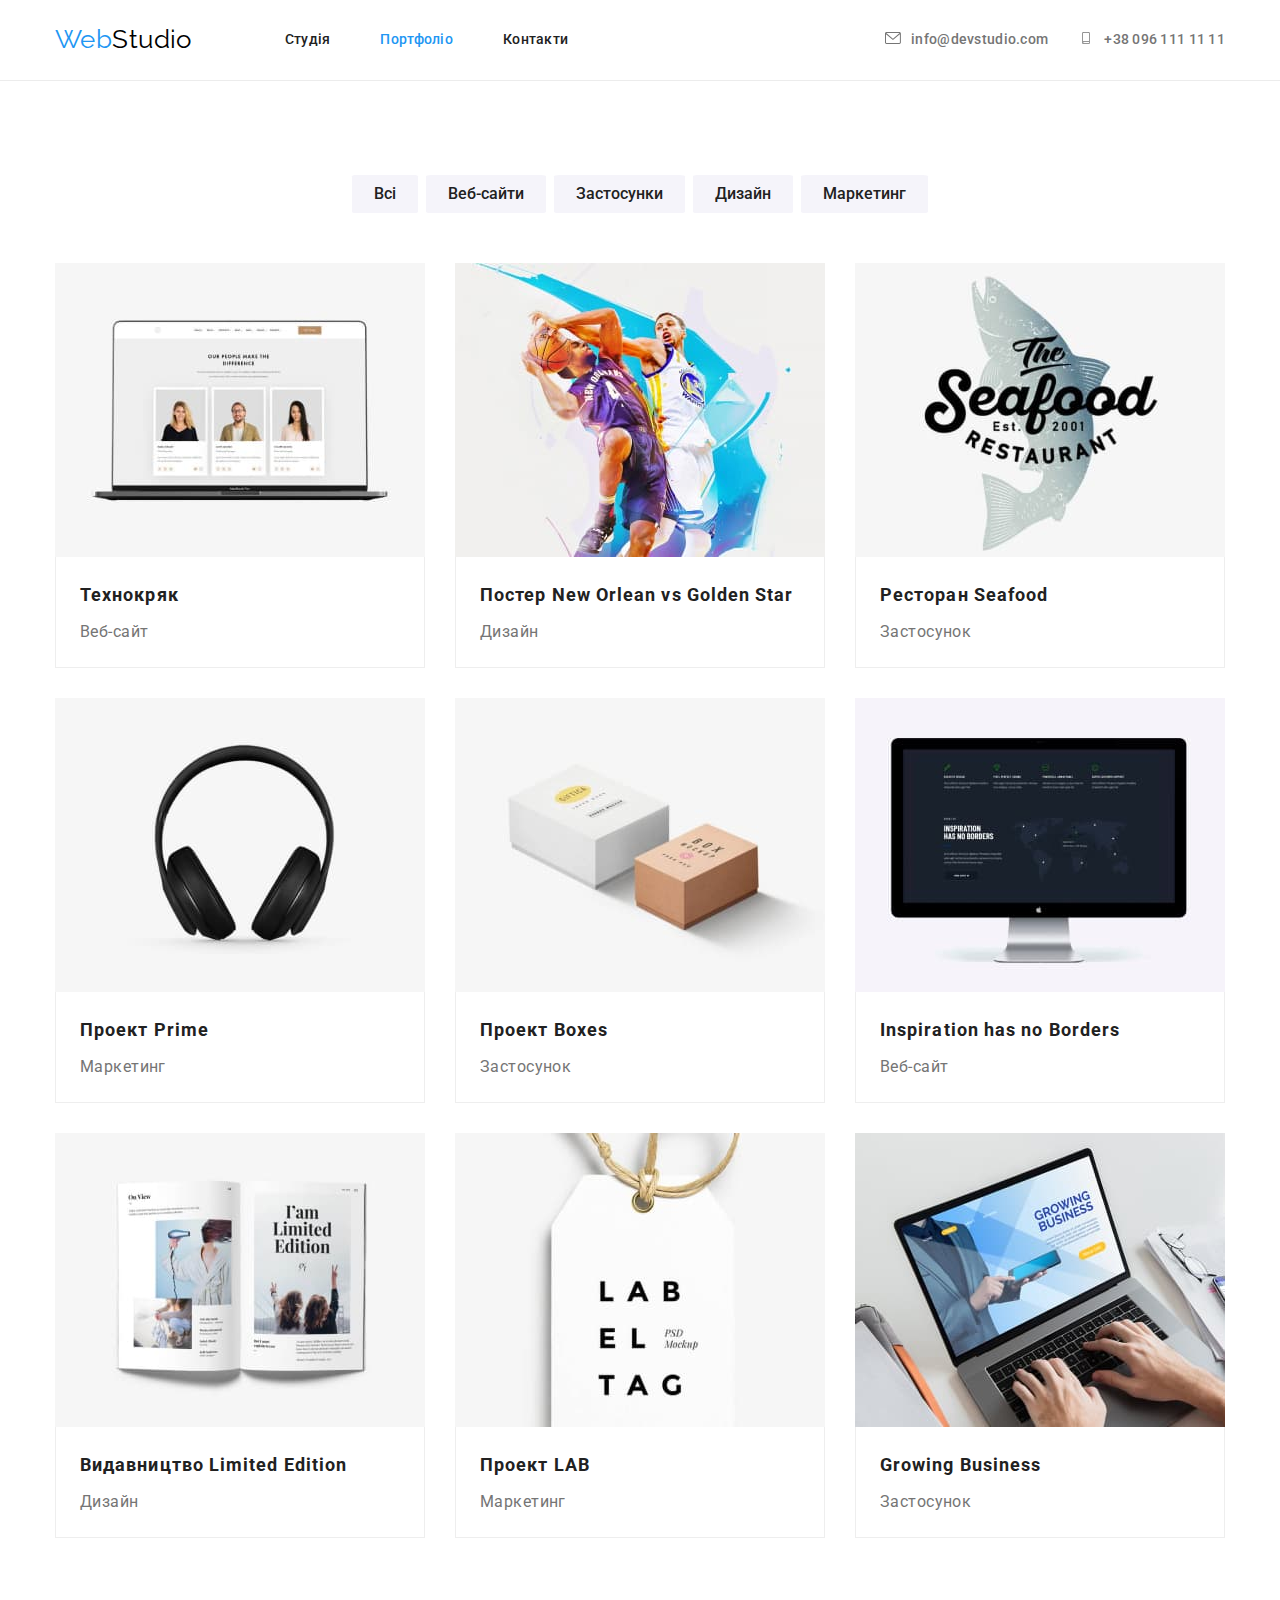
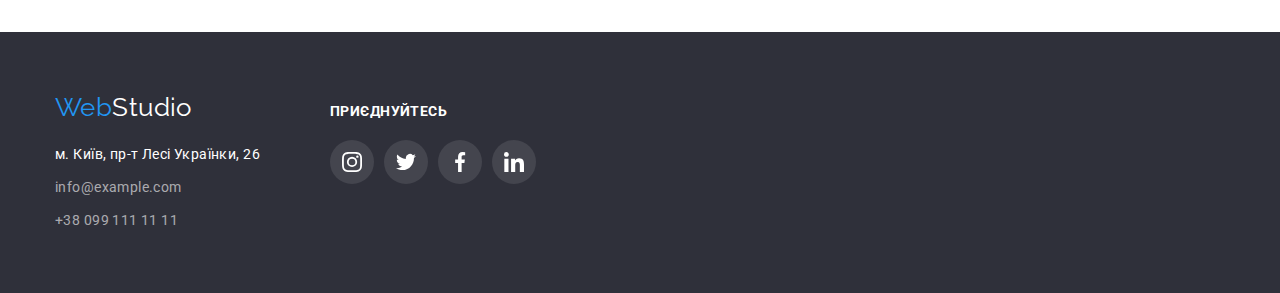
==== portfolio.html @ e76dde2f "створює новий репозиторій" ====
<!DOCTYPE html>
<html lang="uk">

<head>
    <meta charset="UTF-8">
    <meta http-equiv="X-UA-Compatible" content="IE=edge">
    <meta name="viewport" content="width=device-width, initial-scale=1.0">
    <title>Портфоліо</title>
    <link rel="preconnect" href="https://fonts.googleapis.com">
    <link rel="preconnect" href="https://fonts.gstatic.com" crossorigin>
    <link
        href="https://fonts.googleapis.com/css2?family=Raleway:wght@700&family=Roboto:wght@400;500;700;900&display=swap"
        rel="stylesheet">
    <link rel="stylesheet"
        href="https://cdnjs.cloudflare.com/ajax/libs/modern-normalize/1.1.0/modern-normalize.min.css">
    <link rel="stylesheet" href="./css/styles.css">
</head>

<body>
    <!--Шапка сайту-->
    <header class="page-header">
        <div class="container nav">
            <nav class="main-nav">
                <a lang="en" href="./index.html" class="logo">Web<span class="logo-part">Studio</span></a>
                <ul class="site-nav list">
                    <li class="item"><a href="./index.html" class="link">Студія</a></li>
                    <li class="item"><a href="./portfolio.html" class="link current">Портфоліо</a></li>
                    <li class="item"><a href="" class="link">Контакти</a></li>
                </ul>
            </nav>

            <ul class="contacts list">
                <li class="item">
                    <a class="contacts-item" lang="en" href="mailto:info@devstudio.com">
                        <svg class="contacts-icon" width="16" height="12">
                            <use href="./images/symbol-defs.svg#icon-envelope"></use>
                        </svg>info@devstudio.com
                    </a>
                </li>
                <li class="item">
                    <a class="contacts-item" href="tel:+380961111111">
                        <svg class="contacts-icon" width="16" height="12">
                            <use href="./images/symbol-defs.svg#icon-smartphone"></use>
                        </svg>+38 096 111 11 11</a>
                </li>
            </ul>
        </div>
    </header>

    <!-- Головна частина -->
    <main>
        <!-- Проекти -->
        <section class="section projects">
            <div class="container">
                <h1 class="section-title">Проекти</h1>

                <!-- Фільтри -->
                <ul class="filters list">
                    <li class="filter"><button class="filters-button" type="button">Всі</button></li>
                    <li class="filter"><button class="filters-button" type="button">Веб-сайти</button></li>
                    <li class="filter"><button class="filters-button" type="button">Застосунки</button></li>
                    <li class="filter"><button class="filters-button" type="button">Дизайн</button></li>
                    <li class="filter"><button class="filters-button" type="button">Маркетинг</button></li>
                </ul>

                <!-- Види проектів -->
                <ul class="projects-items list">
                    <li class="projects-list">
                        <a class="projects-link" href=""><img class="image" src="./images/project1.jpg"
                                alt="Макет веб-сайту Технокряк" width="370">
                            <div class="project">
                                <h2 class="projects-name">Технокряк</h2>
                                <p class="projects-type">Веб-сайт</p>
                            </div>
                        </a>
                    </li>
                    <li class="projects-list">
                        <a class="projects-link" href=""><img class="image" src="./images/project2.jpg"
                                alt="Дизайн постера матча НБА" width="370">
                            <div class="project">
                                <h2 class="projects-name">Постер New Orlean vs Golden Star</h2>
                                <p class="projects-type">Дизайн</p>
                            </div>
                        </a>
                    </li>
                    <li class="projects-list">
                        <a class="projects-link" href=""><img class="image" src="./images/project3.jpg"
                                alt="Застосунок ресторану Seafood" width="370">
                            <div class="project">
                                <h2 class="projects-name">Ресторан Seafood</h2>
                                <p class="projects-type">Застосунок</p>
                            </div>
                        </a>
                    </li>
                    <li class="projects-list">
                        <a class="projects-link" href=""><img class="image" src="./images/project4.jpg"
                                alt="Маркетинговий проект Prime" width="370">
                            <div class="project">
                                <h2 class="projects-name">Проект Prime</h2>
                                <p class="projects-type">Маркетинг</p>
                            </div>
                        </a>
                    </li>
                    <li class="projects-list">
                        <a class="projects-link" href=""><img class="image" src="./images/project5.jpg"
                                alt="Застосунок проекту Boxes" width="370">
                            <div class="project">
                                <h2 class="projects-name">Проект Boxes</h2>
                                <p class="projects-type">Застосунок</p>
                            </div>
                        </a>
                    </li>
                    <li class="projects-list">
                        <a class="projects-link" href=""><img class="image" src="./images/project6.jpg"
                                alt="Макет веб-сайту Inspiration has no Borders" width="370">
                            <div class="project">
                                <h2 class="projects-name">Inspiration has no Borders</h2>
                                <p class="projects-type">Веб-сайт</p>
                            </div>
                        </a>
                    </li>
                    <li class="projects-list">
                        <a class="projects-link" href=""><img class="image" src="./images/project7.jpg"
                                alt="Дизайн видавництва Limited Edition" width="370">
                            <div class="project">
                                <h2 class="projects-name">Видавництво Limited Edition</h2>
                                <p class="projects-type">Дизайн</p>
                            </div>
                        </a>
                    </li>
                    <li class="projects-list">
                        <a class="projects-link" href=""><img class="image" src="./images/project8.jpg"
                                alt="Маркетинговий проект LAB" width="370">
                            <div class="project">
                                <h2 class="projects-name">Проект LAB</h2>
                                <p class="projects-type">Маркетинг</p>
                            </div>
                        </a>
                    </li>
                    <li class="projects-list">
                        <a class="projects-link" href=""><img class="image" src="./images/project9.jpg"
                                alt="Застосунок Growing Business" width="370">
                            <div class="project">
                                <h2 class="projects-name">Growing Business</h2>
                                <p class="projects-type">Застосунок</p>
                            </div>
                        </a>
                    </li>
                </ul>
            </div>
        </section>
    </main>

    <!--Підвал сайту-->
    <footer class="footer-section">
        <div class="container footer-items">
            <div class="address">
                <a lang="en" href="./index.html" class="logo">Web<span class="logo-part">Studio</span></a>
    
                <address class="footer-address">
                    <a href="https://www.google.com/maps/place/%D0%B1%D1%83%D0%BB%D1%8C%D0%B2%D0%B0%D1%80+%D0%9B%D0%B5%D1%81%D1%96+%D0%A3%D0%BA%D1%80%D0%B0%D1%97%D0%BD%D0%BA%D0%B8,+26,+%D0%9A%D0%B8%D1%97%D0%B2,+02000/@50.4265841,30.5361971,17z/data=!3m1!4b1!4m5!3m4!1s0x40d4cf0e033ecbe9:0x57a4dffefec77da0!8m2!3d50.4265807!4d30.5383859"
                        target="_blank" rel="noopener noreferrer" class="legal-address">м. Київ, пр-т Лесі Українки, 26</a>
                </address>
    
                <address class="footer-contacts">
                    <a class="contacts-item" lang="en" href="mailto:info@example.com">info@example.com</a> <br />
                    <a class="contacts-item" href="tel:+380991111111">+38 099 111 11 11</a>
                </address>
            </div>
    
            <div class="social-footer">
                <p class="social-title">приєднуйтесь</p>
                <ul class="social-list list">
                    <li class="social-item">
                        <a class="social-link" href="" target="_blank" rel="noopener noreferrer">
                            <svg class="icon-symbol" width="20" height="20">
                                <use href="./images/symbol-defs.svg#icon-instagram"></use>
                            </svg>
                        </a>
                    </li>
                    <li class="social-item">
                        <a class="social-link" href="" target="_blank" rel="noopener noreferrer">
                            <svg class="icon-symbol" width="20" height="20">
                                <use href="./images/symbol-defs.svg#icon-twitter"></use>
                            </svg>
                        </a>
                    </li>
                    <li class="social-item">
                        <a class="social-link" href="" target="_blank" rel="noopener noreferrer">
                            <svg class="icon-symbol" width="20" height="20">
                                <use href="./images/symbol-defs.svg#icon-facebook"></use>
                            </svg>
                        </a>
                    </li>
                    <li class="social-item">
                        <a class="social-link" href="" target="_blank" rel="noopener noreferrer">
                            <svg class="icon-symbol" width="20" height="20">
                                <use href="./images/symbol-defs.svg#icon-linkedin"></use>
                            </svg>
                        </a>
                    </li>
                </ul>
            </div>
        </div>
    </footer>
</body>
</html>
---- css/styles.css ----
:root {
--primary-text-color: #757575;
--title-text-color: #212121;
--accent-color: #2196f3;
--primary-bg-color: #ffffff;
--white-text-color: #ffffff;
--footer-bg-color: #2f303a;
}

body {
    background-color: var(--primary-bg-color);
    color: var(--primary-text-color);
    font-family: 'Roboto', sans-serif;
    letter-spacing: 0.03em;
    font-size: 14px;
    line-height: 1.71;
}

/* Утиліти */
.list {
    list-style: none;
    padding: 0;
    margin: 0;
}

.container {
    margin-left: auto;
    margin-right: auto;
    width: 1200px;
    padding-left: 15px;
    padding-right: 15px;

    /* outline: 2px solid tomato; */
}

/* Шапка сайту */
.page-header {
    border-bottom: 1px solid #ECECEC;
} 

.container.nav, 
.main-nav {
    display: flex;
    align-items: center;
}

/* Лого */
.logo {
    color: var(--accent-color);
    font-family: 'Raleway', sans-serif;
    font-size: 26px;
    line-height: 1.19;
    text-decoration: none;
}

.logo-part {
    --accent-color: #000000;
    color: var(--accent-color);
}

.logo, .logo-part {
    padding-top: 24px;
    padding-bottom: 25px;
}

.logo-part:hover {
    --accent-color: var(--accent-color);
    color: var(--accent-color);
}

/* Навігація сайту */
.site-nav {
    display: flex;
    margin-left: 93px;
}

.site-nav .item + .item {
    margin-left: 50px;
}

.site-nav .link {
    padding-top: 32px;
    padding-bottom: 32px;

    color: var(--title-text-color);
    font-weight: 500;
    font-size: 14px;
    line-height: 1.14;
    letter-spacing: 0.02em;
    text-decoration: none;
}

.site-nav .link.current,
.site-nav .link:hover,
.site-nav .link:focus {
    color: var(--accent-color);
}

/* Контакти */
.contacts {
    display: flex;
    margin-left: auto;
}

.contacts .item + .item {
    margin-left: 30px;
}

.contacts .contacts-item {
    display: inline-flex;
    padding-top: 32px;
    padding-bottom: 32px;

    color: var(--primary-text-color);
    font-weight: 500;
    font-size: 14px;
    line-height: 1.14;
    letter-spacing: 0.02em;
    text-decoration: none;
}

.contacts .contacts-item:focus, 
.contacts .contacts-item:hover {
    color: var(--accent-color);
}

.contacts-icon {
    margin-right: 10px ; 
    /* width: 16px;
    height: 12px; */

    fill: currentColor;
}

/* Герой */
.hero {
    height: 600px;
    max-width: 1600px;
    margin-left: auto;
    margin-right: auto;

    padding-top: 200px;
    padding-bottom: 200px;

    background-image: linear-gradient(
        to right, 
        rgba(47, 48, 58, 0.4),
        rgba(47, 48, 58, 0.4)
    ),
     url(../images/hero.jpg);
    background-repeat: no-repeat;
    background-size: cover;
    background-position: center;
    background-color: #c4c4c4;
}

.hero-title {
    margin-top: 0;
    margin-bottom: 30px;
    
    color:var(--white-text-color);
    font-weight: 900;
    font-size: 44px;
    line-height: 1.36;
    text-align: center;
    letter-spacing: 0.06em;
    text-transform: uppercase;  
}

.hero-button {
    display: block;
    margin-left: auto;
    margin-right: auto;
    padding: 10px 32px;

    background-color: var(--accent-color);
    color: var(--white-text-color);
    font-family: inherit;
    font-weight: 700;
    font-size: 16px;
    line-height: 1.88;
    letter-spacing: 0.06em;
    cursor: pointer;

    border: none;
    border-radius: 4%;
    box-shadow: 0px 4px 4px rgba(0, 0, 0, 0.15);
}

/* Секції */
.section {
    padding-top: 94px;
    padding-bottom: 94px;
}

/* Особливості */  
/* .specialty {} */
.section-title {
    margin-top: 0;
    margin-bottom: 50px;

    color: var(--title-text-color);
    font-size: 36px;
    line-height: 1.17;
    text-align: center;
}

.specialty .section-title {
    display: none; 
    /* color: var(--title-text-color);
    font-size: 36px;
    line-height: 1.17;
    text-align: center; */
}

.specialty .features {
    display: flex;
    flex-wrap: wrap;
}

.specialty .item {
    margin-right: 30px;
    width: 270px;
}

.specialty .item:nth-child(4n) {
    margin-right: 0;
}

.icon-features {
    display: flex;
    margin-bottom: 30px;
    height: 120px;
    align-items: center; 
    justify-content: center;

    background-color: #F5F4FA;

    border-radius: 4px;
}

.icon-specialty {
    fill: currentColor;
}

.specialty .title {
    margin-top: 0;
    margin-bottom: 10px;
    
    color: var(--title-text-color);
    font-size: 14px;
    line-height: 1.14;
    text-transform: uppercase;
}

.specialty .text { 
    margin:0;
} 

/* Чим ми займаємось */
.works {
    padding-top: 0;
}

.works .work-list {
    display: flex;
    flex-wrap: wrap; 
}

.works .image {
    display: block;
}

.works .item {
    width: 370px;
    margin-right: 30px;
}

.works .item:nth-child(3n) {
    margin-right: 0;
}

/* Наша команда */

.section.team {
    --primary-bg-color: #F5F4FA;
    background-color: var(--primary-bg-color);
}

.team .workers {
    display: flex;
}

.team .item {
    width: 270px; 
    margin-right: 30px;
    padding-bottom: 30px;
   

    border-radius: 0 0 4px 4px;

    background-color: #ffffff;
    box-shadow: 0 1px 3px rgba(0, 0, 0, 0.12), 0 1px 1px rgba(0, 0, 0, 0.14), 0 2px 1px rgba(0, 0, 0, 0.2);
}

.team .item:nth-child(4n) {
    margin-right: 0;
}

.team .image {
    display: block;
    margin-bottom: 30px;
}

.team .title {
    margin-top: 0;
    margin-bottom: 10px;

    color: var(--title-text-color);
    font-weight: 500;
    font-size: 16px;
    line-height: 1.19;
    text-align: center;
}

.position {
    margin-top: 0;
    margin-bottom: 16px; 
       
    font-size: 16px;
    line-height: 1.19;
    text-align: center;
}

.team .social-list {
    display: flex;
    justify-content: center;
}

.team .social-item {
    margin-right: 10px; 
} 

.team .social-item:last-child {
    margin-right: 0;
} 

.team .social-link {
    display: inline-flex;
    width: 44px;
    height: 44px;
    justify-content: center;
    align-items: center;   

    color: #AFB1B8;
       
    border-radius: 50%;
    
    text-decoration: none;
}

.team .icon-team {
    fill: currentColor;
}

.team .social-link:hover,
.team .social-link:focus,
.team .social-link:hover .icon-team,
.team .social-link:focus .icon-team
 {
    fill: #ffffff;
    background-color: #2196f3;
}

/* Посітйні клієнти */ 
/* .clients {} */

.client-list {
    display:flex;
    flex-wrap: wrap;
}

.client-item {
    margin-right: 30px;
} 

.client-item:nth-child(6n) {
    margin-right: 0;
}

.client-link {
    display: inline-flex;
    width: 170px;
    height: 92px;
    align-items: center;
    justify-content: center;

    color: #AFB1B8;

    border: 1px solid #AFB1B8;
    border-radius: 4px;  

    text-decoration: none;
}

.icon-clients {
    fill: currentColor;
}

.client-link:hover,
.client-link:focus,
.client-link:hover .icon-clients,
.client-link:focus .icon-clients {
    fill: var(--accent-color);
    border-color: var(--accent-color);
}

/* Сторінка Портфоліо */
/* Проекти */
.projects .section-title {
    display: none;
}

/* Фільтри */
.filters {
    display: flex;
    justify-content: center;
    margin-bottom: 50px;
}

/* .filter {} */
.filters .filter + .filter {
    margin-left: 8px;
} 

.filters-button {
    padding: 6px 22px;
    
    --primary-bg-color: #F5F4FA;
    background-color: var(--primary-bg-color);
    color: var(--title-text-color);
    font-family: inherit;
    font-weight: 500;
    font-size: 16px;
    line-height: 1.62;
    text-align: center;
    cursor: pointer;

    border: none;
    border-radius: 4%;
}

.filters-button:focus, 
.filters-button:hover {
    background-color: var(--accent-color);
    color: var(--white-text-color);

    box-shadow: 0px 3px 1px rgba(0, 0, 0, 0.1), 0px 1px 2px rgba(0, 0, 0, 0.08), 0px 2px 2px rgba(0, 0, 0, 0.12);
}

/* Види проектів */
.projects-items {
    display: flex;
    flex-wrap: wrap;
}

.projects-list {
    width: 370px; 

    margin-right: 30px;
    margin-bottom: 30px;
}

.projects-list:nth-child(3n) {
    margin-right: 0;
}

.projects-list:nth-last-child(-n + 3) {
    margin-bottom: 0;
}
.projects-list:hover , .projects-list:focus {
    box-shadow: 0px 1px 1px rgba(0, 0, 0, 0.12), 0px 4px 4px rgba(0, 0, 0, 0.06), 1px 4px 6px rgba(0, 0, 0, 0.16);
}

/* Альтернатива */
/*.projects-list {
    width: calc((100% - 30px * 2)/3);
    margin-right: 30px;
    margin-bottom: 30px;
}
.projects-list:nth-child(3n) {
    margin-right: 0;
}
.projects-list:nth-last-child(-n + 3) {
    margin-bottom: 0;
} */

.projects .image {
    display: block;
}

.projects-link {
    text-decoration: none; 
} 

.projects .project {
    padding: 20px 24px;

    border: 1px solid #EEEEEE;
    border-top: none;
}

.projects-name {
    margin-top: 0;
    margin-bottom: 4px;

    color: var(--title-text-color);
    font-size: 18px;
    line-height: 2;
    letter-spacing: 0.06em;
}

.projects-type {
    margin: 0; 
    
    color: var(--primary-text-color);
    font-size: 16px;
    line-height: 1.88;
}

/* Футер сайту */
.footer-section {
    padding-top: 60px;
    padding-bottom: 60px;

    background-color: var(--footer-bg-color); 
}

.footer-items {
    display: flex;
    align-items: baseline;
}

/* .address {} */

.footer-section .logo {
    display: inline-block;
    margin-top: 0;
    margin-bottom: 20px;
    padding: 0;
}

.footer-section .logo-part {
    padding: 0; 

    color: var(--white-text-color);
}

.footer-section .logo-part:hover { 
    color: var(--accent-color);
}

.footer-address {
    margin-top: 0; 
    margin-bottom: 9px;
} 

.legal-address { 
    display:inline-block; 
        
    color: var(--white-text-color);
    text-decoration: none;
    font-style: normal;
}

.footer-contacts .contacts-item {
    display: inline-block;
        
    --primary-text-color: rgba(255, 255, 255, 0.6);
    color: var(--primary-text-color);
    text-decoration: none;
    font-style: normal;
}

.footer-contacts .contacts-item:not(:last-child) {
    margin-bottom: 9px;
}

.legal-address:hover, .legal-address:focus, 
.footer-contacts .contacts-item:hover, 
.footer-contacts .contacts-item:focus {
    color: var(--accent-color);
}

.social-footer {
    margin-left: 70px;
}

.social-title {
    display: inline-block;
    margin-top: 0;
    margin-bottom: 20px;

    --primary-text-color: var(--white-text-color);
    color: var(--primary-text-color);
    font-weight: 700;
    line-height: 1.14;
    text-transform: uppercase;
    text-align: left;
}

.social-footer .social-list {
    display: flex;

}
.social-footer .social-item {
    margin-right: 10px;

}
.social-footer .social-item:last-child {
    margin-right: 0;

}
.social-footer .social-link {
    display: inline-flex;
    width: 44px;
    height: 44px;
    justify-content: center;
    align-items: center;

    color: var(--white-text-color);
    background-color: rgba(255, 255, 255, 0.1);
    border-radius: 50%;

    text-decoration: none;
}

.social-footer .social-link:hover,
.social-footer .social-link:focus,
.social-footer .social-link:hover .icon-symbol,
.social-footer .social-link:focus .icon-symbol
 {
    background-color: var(--accent-color);
}

.social-footer .icon-symbol {
    fill: currentColor; 
}
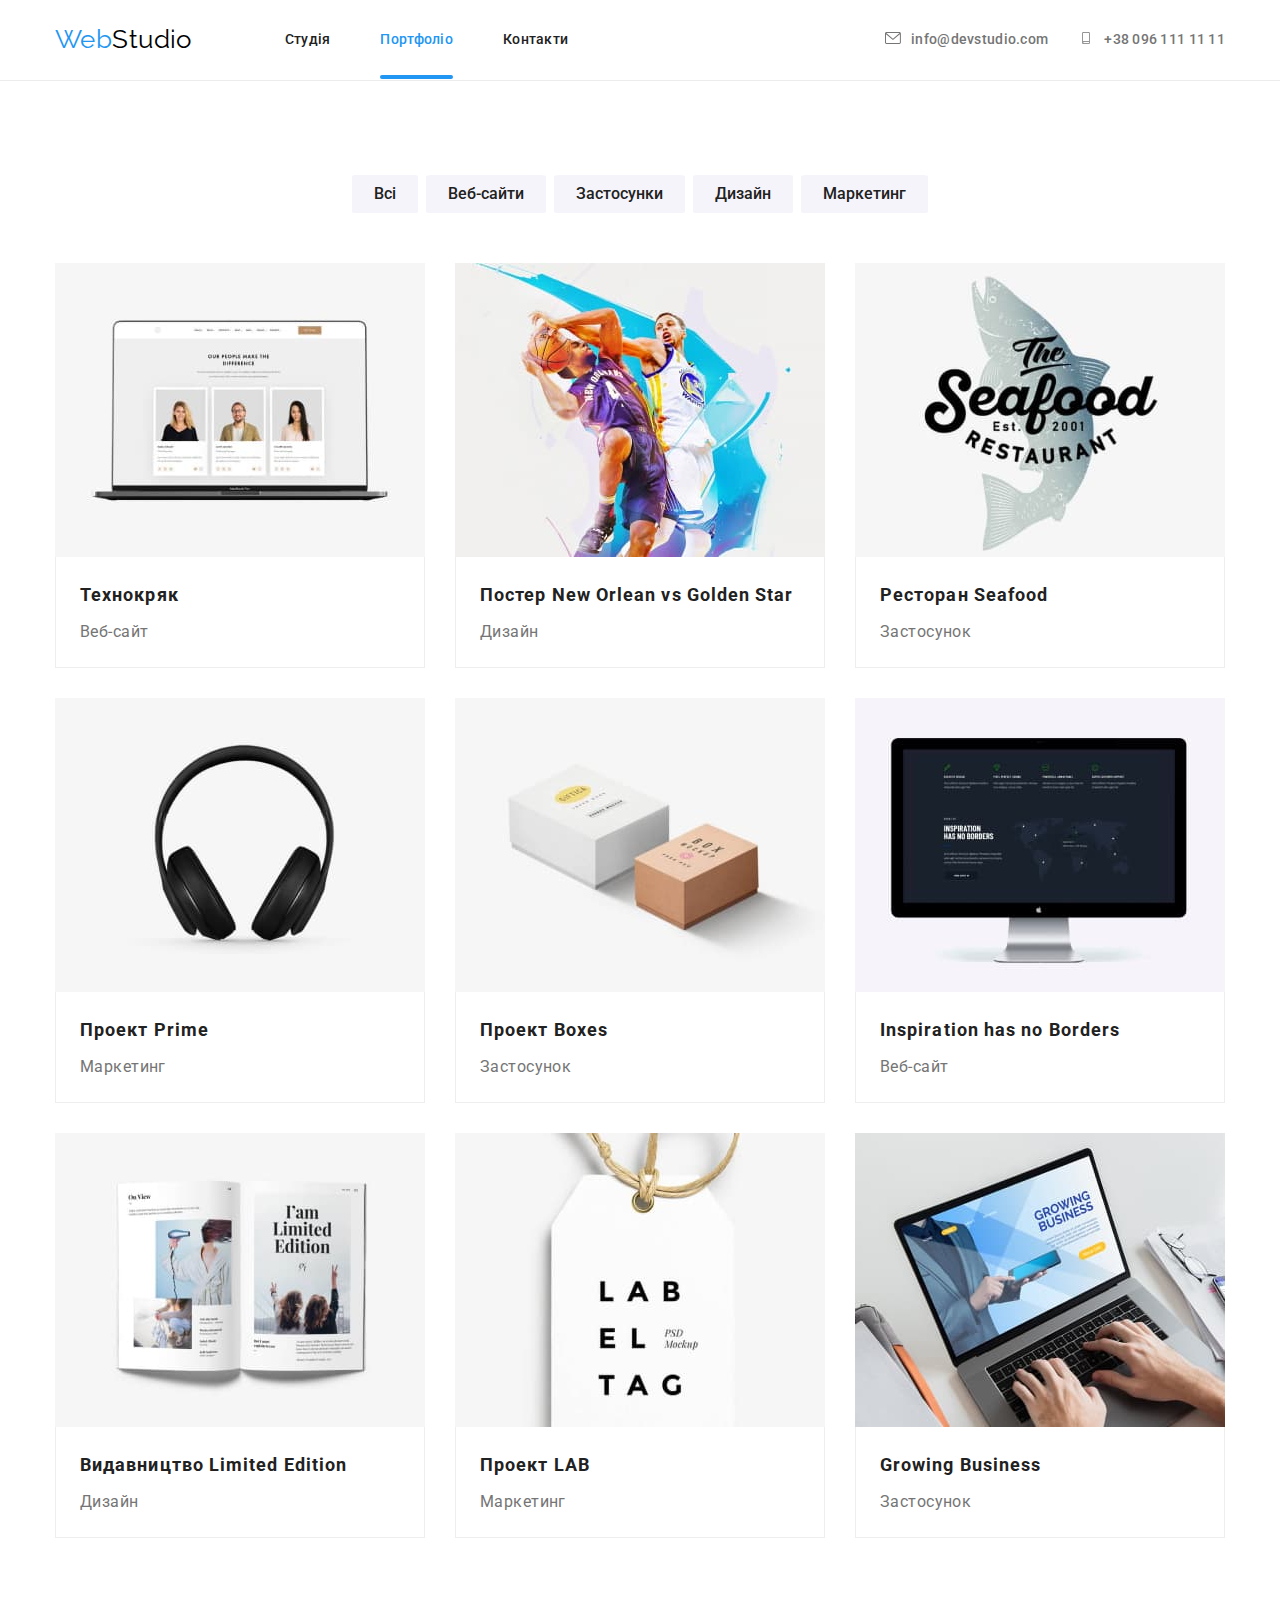
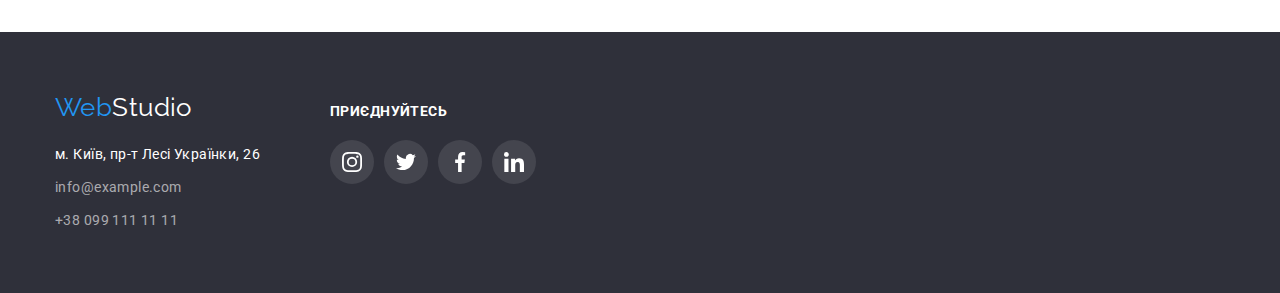
==== commit 1e804184: "додає спозиціоновані  елементи в секцію Проекти та модальне вікно" ====
--- a/portfolio.html
+++ b/portfolio.html
@@ -68,6 +68,8 @@
                     <li class="projects-list">
                         <a class="projects-link" href=""><img class="image" src="./images/project1.jpg"
                                 alt="Макет веб-сайту Технокряк" width="370">
+                                <p class="overlay">Ресурс пропонує комплексні пропозиції з різними рівнями функціоналу та сервісів. Все це дозволить
+                                    відвідувачам отримати вичерпні відомості про компанію чи приватну особу.</p>
                             <div class="project">
                                 <h2 class="projects-name">Технокряк</h2>
                                 <p class="projects-type">Веб-сайт</p>
@@ -77,6 +79,8 @@
                     <li class="projects-list">
                         <a class="projects-link" href=""><img class="image" src="./images/project2.jpg"
                                 alt="Дизайн постера матча НБА" width="370">
+                                <p class="overlay">Ресурс пропонує комплексні пропозиції з різними рівнями функціоналу та сервісів. Все це дозволить
+                                    відвідувачам отримати вичерпні відомості про компанію чи приватну особу.</p>
                             <div class="project">
                                 <h2 class="projects-name">Постер New Orlean vs Golden Star</h2>
                                 <p class="projects-type">Дизайн</p>
@@ -86,6 +90,8 @@
                     <li class="projects-list">
                         <a class="projects-link" href=""><img class="image" src="./images/project3.jpg"
                                 alt="Застосунок ресторану Seafood" width="370">
+                                <p class="overlay">Ресурс пропонує комплексні пропозиції з різними рівнями функціоналу та сервісів. Все це дозволить
+                                    відвідувачам отримати вичерпні відомості про компанію чи приватну особу.</p>
                             <div class="project">
                                 <h2 class="projects-name">Ресторан Seafood</h2>
                                 <p class="projects-type">Застосунок</p>
@@ -95,6 +101,8 @@
                     <li class="projects-list">
                         <a class="projects-link" href=""><img class="image" src="./images/project4.jpg"
                                 alt="Маркетинговий проект Prime" width="370">
+                                <p class="overlay">Ресурс пропонує комплексні пропозиції з різними рівнями функціоналу та сервісів. Все це дозволить
+                                    відвідувачам отримати вичерпні відомості про компанію чи приватну особу.</p>
                             <div class="project">
                                 <h2 class="projects-name">Проект Prime</h2>
                                 <p class="projects-type">Маркетинг</p>
@@ -104,6 +112,8 @@
                     <li class="projects-list">
                         <a class="projects-link" href=""><img class="image" src="./images/project5.jpg"
                                 alt="Застосунок проекту Boxes" width="370">
+                                <p class="overlay">Ресурс пропонує комплексні пропозиції з різними рівнями функціоналу та сервісів. Все це дозволить
+                                    відвідувачам отримати вичерпні відомості про компанію чи приватну особу.</p>
                             <div class="project">
                                 <h2 class="projects-name">Проект Boxes</h2>
                                 <p class="projects-type">Застосунок</p>
@@ -113,6 +123,8 @@
                     <li class="projects-list">
                         <a class="projects-link" href=""><img class="image" src="./images/project6.jpg"
                                 alt="Макет веб-сайту Inspiration has no Borders" width="370">
+                                <p class="overlay">Ресурс пропонує комплексні пропозиції з різними рівнями функціоналу та сервісів. Все це дозволить
+                                    відвідувачам отримати вичерпні відомості про компанію чи приватну особу.</p>
                             <div class="project">
                                 <h2 class="projects-name">Inspiration has no Borders</h2>
                                 <p class="projects-type">Веб-сайт</p>
@@ -122,6 +134,8 @@
                     <li class="projects-list">
                         <a class="projects-link" href=""><img class="image" src="./images/project7.jpg"
                                 alt="Дизайн видавництва Limited Edition" width="370">
+                                <p class="overlay">Ресурс пропонує комплексні пропозиції з різними рівнями функціоналу та сервісів. Все це дозволить
+                                    відвідувачам отримати вичерпні відомості про компанію чи приватну особу.</p>
                             <div class="project">
                                 <h2 class="projects-name">Видавництво Limited Edition</h2>
                                 <p class="projects-type">Дизайн</p>
@@ -131,6 +145,8 @@
                     <li class="projects-list">
                         <a class="projects-link" href=""><img class="image" src="./images/project8.jpg"
                                 alt="Маркетинговий проект LAB" width="370">
+                                <p class="overlay">Ресурс пропонує комплексні пропозиції з різними рівнями функціоналу та сервісів. Все це дозволить
+                                    відвідувачам отримати вичерпні відомості про компанію чи приватну особу.</p>
                             <div class="project">
                                 <h2 class="projects-name">Проект LAB</h2>
                                 <p class="projects-type">Маркетинг</p>
@@ -140,6 +156,8 @@
                     <li class="projects-list">
                         <a class="projects-link" href=""><img class="image" src="./images/project9.jpg"
                                 alt="Застосунок Growing Business" width="370">
+                                <p class="overlay">Ресурс пропонує комплексні пропозиції з різними рівнями функціоналу та сервісів. Все це дозволить
+                                    відвідувачам отримати вичерпні відомості про компанію чи приватну особу.</p>
                             <div class="project">
                                 <h2 class="projects-name">Growing Business</h2>
                                 <p class="projects-type">Застосунок</p>
--- a/css/styles.css
+++ b/css/styles.css
@@ -79,6 +79,8 @@
 }
 
 .site-nav .link {
+    position: relative;
+
     padding-top: 32px;
     padding-bottom: 32px;
 
@@ -90,6 +92,17 @@
     text-decoration: none;
 }
 
+.site-nav .link.current::after {
+    position: absolute;   
+    content: '';
+    bottom: 0;
+    left: 0;
+    width: 100%;
+    height: 4px;
+    border-radius: 2px;
+    background-color: var(--accent-color);
+}
+
 .site-nav .link.current,
 .site-nav .link:hover,
 .site-nav .link:focus {
@@ -126,8 +139,6 @@
 
 .contacts-icon {
     margin-right: 10px ; 
-    /* width: 16px;
-    height: 12px; */
 
     fill: currentColor;
 }
@@ -272,12 +283,32 @@
 }
 
 .works .item {
+    position: relative; /* content:'' - ? */
     width: 370px;
     margin-right: 30px;
 }
 
 .works .item:nth-child(3n) {
     margin-right: 0;
+}
+
+.work-title {
+    position: absolute;
+    bottom: 0;
+    left: 0;
+    margin: 0;
+    padding-top: 27px;
+
+    width: 370px;
+    height: 70px;
+    font-size: 14px;
+    line-height: 1.14;
+    text-align: center;
+    justify-content: center;
+    text-transform: uppercase;
+
+    color: var(--white-text-color);
+    background-color: rgba(47, 48, 58, 0.8);
 }
 
 /* Наша команда */
@@ -295,7 +326,6 @@
     width: 270px; 
     margin-right: 30px;
     padding-bottom: 30px;
-   
 
     border-radius: 0 0 4px 4px;
 
@@ -500,8 +530,34 @@
 }
 
 .projects-link {
+    position:relative;
     text-decoration: none; 
 } 
+
+.overlay {
+    display: block; /* ? */
+    position: absolute;
+    left: 0;
+    top: 0;
+    opacity: 0;
+
+    margin: 0;
+    padding: 63px 24px;
+
+    width: 100%;
+    height: 294px;
+    font-size: 18px;
+    line-height: 1.55;
+    text-align: center;
+    justify-content: center;
+        
+    color: var(--white-text-color);
+    background-color: rgba(33, 150, 243, 0.9);
+}
+
+.overlay:hover {
+    opacity: 1;
+}
 
 .projects .project {
     padding: 20px 24px;
@@ -645,4 +701,58 @@
 
 .social-footer .icon-symbol {
     fill: currentColor; 
+}
+
+.backdrop {
+    position: fixed;
+    top:0;
+    left:0;
+    width: 100%;
+    height:100%;
+
+    background-color: rgba(255, 99, 71, 0.5);
+}
+
+.backdrop.is-hidden {
+    opacity: 0;
+    pointer-events: none;
+}
+
+.modal {
+    position: absolute;
+    top: 50%;
+    left: 50%;
+    transform: translate(-50%, -50%);
+
+    padding: 15px;
+
+    min-width: 528px;
+    min-height: 581px;
+
+    border-radius: 4px;
+
+    color: var(--accent-color);
+    background-color: var(--primary-bg-color);
+    box-shadow: 0px 1px 3px rgba(0, 0, 0, 0.12), 0px 1px 1px rgba(0, 0, 0, 0.14), 0px 2px 1px rgba(0, 0, 0, 0.2);
+}
+
+.close {
+    position: absolute;
+    top: 8px;
+    right: 8px;
+
+    min-width: 30px;
+    min-height: 30px;
+
+    border: 1px solid rgba(0, 0, 0, 0.1);
+    border-radius: 50%;
+
+    background-color: var(--primary-bg-color);
+    /* transform: translate(-8px, -8px); */
+}
+
+.close-icon { 
+    fill: currentColor;
+    align-items: center;
+    justify-items: center;
 }